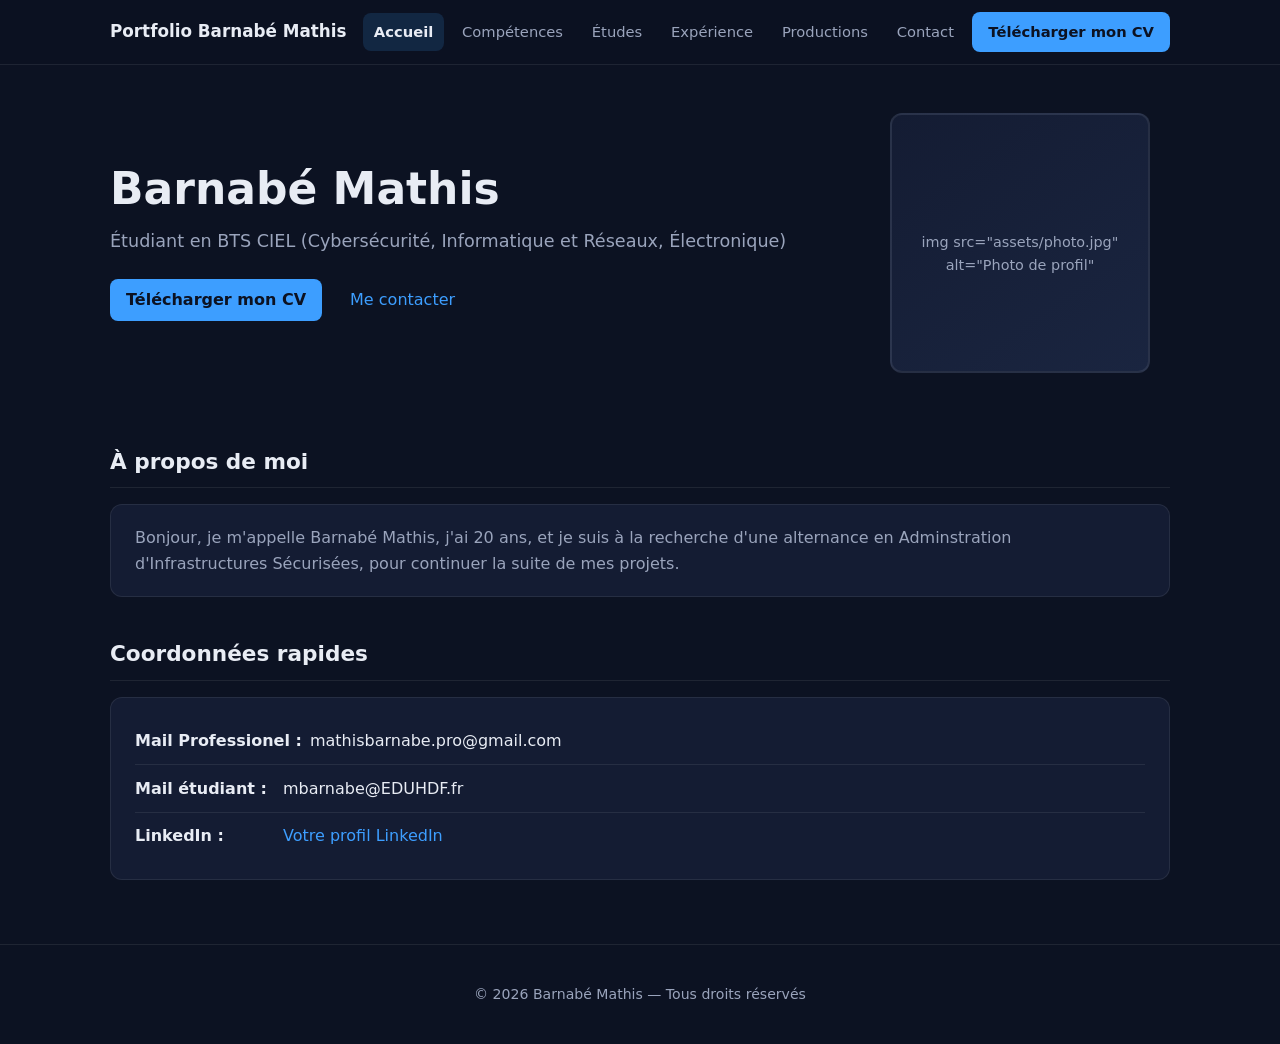
==== index.html @ b762505a "Refactor index.html and add profile image placeholder Updated the HTML structure and added a placeho" ====
<!DOCTYPE html>
<html lang="fr">
  <head>
    <meta charset="utf-8" />
    <meta name="viewport" content="width=device-width, initial-scale=1" />
    <title>Portfolio — Accueil</title>
    <link rel="stylesheet" href="css/styles.css" />
  </head>
  <body>
    <header class="site-header">
      <div class="header-inner">
        <a class="logo" href="index.html">Portfolio Barnabé Mathis</a>
        <button
          type="button"
          class="nav-toggle"
          aria-label="Ouvrir le menu"
          aria-expanded="false"
        >
          ☰
        </button>
        <nav class="main-nav" aria-label="Navigation principale">
          <ul>
            <li><a href="index.html" class="active">Accueil</a></li>
            <li><a href="competences.html">Compétences</a></li>
            <li><a href="etudes.html">Études</a></li>
            <li><a href="experience.html">Expérience</a></li>
            <li><a href="productions.html">Productions</a></li>
            <li><a href="contact.html">Contact</a></li>
            <li>
              <a class="btn-cv" href="assets/mon-cv.pdf" download>Télécharger mon CV</a>
            </li>
          </ul>
        </nav>
      </div>
    </header>

    <main>
      <section class="hero">
        <div class="hero-text">
          <h1>Barnabé Mathis</h1>
          <p class="lead">
            Étudiant en BTS CIEL (Cybersécurité, Informatique et Réseaux, Électronique)
          </p>
          <div class="hero-cta">
            <a class="btn-cv" href="assets/mon-cv.pdf" download>Télécharger mon CV</a>
            <a href="contact.html" style="padding: 0.5rem 1rem; align-self: center"
              >Me contacter</a
            >
          </div>
        </div>
        <div class="hero-photo">
          <div class="photo-frame">
            <!-- Remplacez ce bloc par une image : img src="assets/photo.jpg" alt="Photo de profil" -->
            <br />img src="assets/photo.jpg" alt="Photo de profil"
          </div>
        </div>
      </section>

      <section class="section-block">
        <h2>À propos de moi</h2>
        <div class="card">
          <p>
            Bonjour, je m'appelle Barnabé Mathis, j'ai 20 ans, et je suis à la recherche d'une alternance en Adminstration d'Infrastructures Sécurisées, pour continuer la suite de mes projets.
          </p>
        </div>
      </section>

      <section class="section-block">
        <h2>Coordonnées rapides</h2>
        <div class="card">
          <ul class="contact-list" style="margin: 0">
            <li>
              <strong>Mail Professionel :</strong>
              <span>mathisbarnabe.pro@gmail.com</span>
            </li>
            <li>
              <strong>Mail étudiant :</strong>
              <span>mbarnabe@EDUHDF.fr</span>
            </li>
            <li>
              <strong>LinkedIn :</strong>
              <a href="https://www.linkedin.com/in/mathis-barnab%C3%A9-991b58329/" target="_blank" rel="noopener"
                >Votre profil LinkedIn</a
              >
            </li>
          </ul>
        </div>
      </section>
    </main>

    <footer class="site-footer">
      <p>© 2026 Barnabé Mathis — Tous droits réservés</p>
    </footer>
    <script src="js/main.js"></script>
  </body>
</html>
---- css/styles.css ----
/* Portfolio BTS — styles globaux */
:root {
  --bg: #0c1222;
  --bg-card: #141c33;
  --text: #e8ecf4;
  --muted: #9aa4bc;
  --accent: #3d9eff;
  --accent-soft: rgba(61, 158, 255, 0.15);
  --border: rgba(255, 255, 255, 0.08);
  --radius: 12px;
  --font: "Segoe UI", system-ui, -apple-system, sans-serif;
}

*,
*::before,
*::after {
  box-sizing: border-box;
}

html {
  scroll-behavior: smooth;
}

body {
  margin: 0;
  min-height: 100vh;
  font-family: var(--font);
  background: var(--bg);
  color: var(--text);
  line-height: 1.6;
}

a {
  color: var(--accent);
  text-decoration: none;
}

a:hover {
  text-decoration: underline;
}

img {
  max-width: 100%;
  height: auto;
  display: block;
}

/* Header */
.site-header {
  position: sticky;
  top: 0;
  z-index: 100;
  background: rgba(12, 18, 34, 0.92);
  backdrop-filter: blur(10px);
  border-bottom: 1px solid var(--border);
}

.header-inner {
  position: relative;
  max-width: 1100px;
  margin: 0 auto;
  padding: 0.75rem 1.25rem;
  display: flex;
  flex-wrap: wrap;
  align-items: center;
  justify-content: space-between;
  gap: 1rem;
}

.logo {
  font-weight: 700;
  font-size: 1.05rem;
  color: var(--text);
  white-space: nowrap;
}

.logo:hover {
  color: var(--accent);
  text-decoration: none;
}

.nav-toggle {
  display: none;
  background: transparent;
  border: 1px solid var(--border);
  color: var(--text);
  padding: 0.5rem 0.75rem;
  border-radius: 8px;
  cursor: pointer;
  font-size: 1rem;
}

.nav-toggle:focus-visible {
  outline: 2px solid var(--accent);
  outline-offset: 2px;
}

.main-nav ul {
  list-style: none;
  margin: 0;
  padding: 0;
  display: flex;
  flex-wrap: wrap;
  align-items: center;
  gap: 0.35rem 0.5rem;
}

.main-nav a {
  display: inline-block;
  padding: 0.45rem 0.65rem;
  border-radius: 8px;
  color: var(--muted);
  font-size: 0.92rem;
  text-decoration: none;
  transition: color 0.15s, background 0.15s;
}

.main-nav a:hover {
  color: var(--text);
  background: var(--accent-soft);
  text-decoration: none;
}

.main-nav a.active {
  color: var(--text);
  background: var(--accent-soft);
  font-weight: 600;
}

.btn-cv {
  display: inline-flex;
  align-items: center;
  gap: 0.35rem;
  padding: 0.5rem 1rem !important;
  background: var(--accent) !important;
  color: #0c1222 !important;
  font-weight: 600;
  border-radius: 8px !important;
}

.btn-cv:hover {
  filter: brightness(1.08);
  color: #0c1222 !important;
}

/* Main */
main {
  max-width: 1100px;
  margin: 0 auto;
  padding: 2rem 1.25rem 4rem;
}

.page-title {
  font-size: clamp(1.75rem, 4vw, 2.25rem);
  margin: 0 0 0.5rem;
  font-weight: 700;
}

.page-subtitle {
  color: var(--muted);
  margin: 0 0 2rem;
  font-size: 1.05rem;
}

/* Hero accueil */
.hero {
  display: grid;
  gap: 2rem;
  align-items: center;
  padding: 1rem 0 2rem;
}

@media (min-width: 768px) {
  .hero {
    grid-template-columns: 1fr 280px;
  }
}

.hero-text h1 {
  font-size: clamp(2rem, 5vw, 2.75rem);
  margin: 0 0 0.75rem;
  line-height: 1.15;
}

.hero-text .lead {
  color: var(--muted);
  font-size: 1.1rem;
  margin: 0 0 1.5rem;
}

.hero-cta {
  display: flex;
  flex-wrap: wrap;
  gap: 0.75rem;
}

.hero-photo {
  justify-self: center;
}

.photo-frame {
  width: min(100%, 260px);
  aspect-ratio: 1;
  border-radius: var(--radius);
  border: 2px solid var(--border);
  background: linear-gradient(145deg, var(--bg-card), #1a2540);
  overflow: hidden;
  display: flex;
  align-items: center;
  justify-content: center;
  color: var(--muted);
  font-size: 0.9rem;
  text-align: center;
  padding: 1rem;
}

.photo-frame img {
  width: 100%;
  height: 100%;
  object-fit: cover;
}

/* Sections / cards */
.section-block {
  margin-top: 2.5rem;
}

.section-block h2 {
  font-size: 1.35rem;
  margin: 0 0 1rem;
  padding-bottom: 0.5rem;
  border-bottom: 1px solid var(--border);
}

.card {
  background: var(--bg-card);
  border: 1px solid var(--border);
  border-radius: var(--radius);
  padding: 1.25rem 1.5rem;
}

.card + .card {
  margin-top: 1rem;
}

.card h3 {
  margin: 0 0 0.5rem;
  font-size: 1.1rem;
}

.card p {
  margin: 0;
  color: var(--muted);
}

.meta {
  font-size: 0.85rem;
  color: var(--accent);
  margin-bottom: 0.35rem;
}

/* Expérience — logo entreprise */
.experience-header {
  display: flex;
  align-items: center;
  gap: 0.75rem;
  margin-bottom: 0.5rem;
}

.experience-header h3 {
  margin: 0;
}

.experience-logo {
  width: 72px;
  height: 72px;
  border-radius: 14px;
  background: rgba(255, 255, 255, 0.04);
  border: 1px solid var(--border);
  display: grid;
  place-items: center;
  overflow: hidden;
  flex: 0 0 auto;
}

.experience-logo img {
  width: 100%;
  height: 100%;
  object-fit: contain;
  padding: 8px;
}

/* Grille compétences */
.skills-grid {
  display: grid;
  grid-template-columns: repeat(auto-fill, minmax(240px, 1fr));
  gap: 1rem;
  align-items: start;
}

.skills-hint {
  margin: -0.75rem 0 1.25rem;
  font-size: 0.92rem;
  color: var(--muted);
}

.skill-item {
  background: var(--bg-card);
  border: 1px solid var(--border);
  border-radius: var(--radius);
  padding: 1rem 1.15rem;
  position: relative;
  z-index: 1;
  outline: none;
  cursor: pointer;
  transition:
    transform 0.35s cubic-bezier(0.22, 1, 0.36, 1),
    box-shadow 0.35s ease,
    border-color 0.25s ease;
}

.skill-item.is-expanded {
  transform: scale(1.045);
  z-index: 5;
  box-shadow: 0 18px 48px rgba(0, 0, 0, 0.42);
  border-color: rgba(61, 158, 255, 0.35);
}

.skill-item.is-expanded .skill-more {
  grid-template-rows: 1fr;
}

.skill-item h3 {
  margin: 0 0 0.5rem;
  font-size: 1rem;
}

.skill-icons {
  display: flex;
  flex-wrap: wrap;
  gap: 0.65rem;
  margin: 0.25rem 0 0.75rem;
}

.skill-icon {
  width: 60px;
  height: 60px;
  border-radius: 20px;
  background: rgba(255, 255, 255, 0.04);
  border: 1px solid var(--border);
  padding: 6px;
  object-fit: contain;
}

.skill-item > p {
  margin: 0;
  font-size: 0.92rem;
  color: var(--muted);
}

.skill-more {
  display: grid;
  grid-template-rows: 0fr;
  transition: grid-template-rows 0.4s cubic-bezier(0.22, 1, 0.36, 1);
}

.skill-more-inner {
  min-height: 0;
  overflow: hidden;
}

.skill-more-inner p {
  margin: 0;
  padding-top: 0.85rem;
  margin-top: 0.85rem;
  border-top: 1px solid var(--border);
  font-size: 0.88rem;
  color: var(--muted);
  line-height: 1.55;
}

.skill-item:focus-visible {
  border-color: rgba(61, 158, 255, 0.55);
  box-shadow: 0 0 0 3px var(--accent-soft);
}

.skill-item.is-expanded:focus-visible {
  box-shadow:
    0 0 0 3px var(--accent-soft),
    0 18px 48px rgba(0, 0, 0, 0.42);
}

@media (prefers-reduced-motion: reduce) {
  .skill-item {
    transition: none;
  }

  .skill-more {
    transition: none;
  }

  .skill-item.is-expanded {
    transform: none;
  }
}

/* Productions */
.prod-grid {
  display: grid;
  grid-template-columns: repeat(auto-fill, minmax(260px, 1fr));
  gap: 1.25rem;
}

.prod-card {
  background: var(--bg-card);
  border: 1px solid var(--border);
  border-radius: var(--radius);
  overflow: hidden;
}

.prod-thumb {
  height: 140px;
  background: linear-gradient(135deg, #1e3a5f, var(--bg));
  display: flex;
  align-items: center;
  justify-content: center;
  color: var(--muted);
  font-size: 0.85rem;
}

.prod-body {
  padding: 1rem 1.15rem 1.25rem;
}

.prod-body h3 {
  margin: 0 0 0.5rem;
  font-size: 1.05rem;
}

.prod-body p {
  margin: 0;
  font-size: 0.92rem;
  color: var(--muted);
}

/* Contact */
.contact-list {
  list-style: none;
  margin: 0;
  padding: 0;
}

.contact-list li {
  padding: 0.65rem 0;
  border-bottom: 1px solid var(--border);
  display: flex;
  flex-wrap: wrap;
  gap: 0.5rem;
}

.contact-list li:last-child {
  border-bottom: none;
}

.contact-list strong {
  min-width: 140px;
  color: var(--text);
}

/* Page Études — Prochainement & photos d’établissements */
.prochainement-intro p:last-child {
  margin-bottom: 0;
}

.gallery-lead {
  margin: 1.5rem 0 0.35rem;
  font-size: 1rem;
  font-weight: 600;
  color: var(--text);
}

.gallery-hint {
  margin: 0 0 1.25rem;
  font-size: 0.88rem;
  color: var(--muted);
}

.gallery-hint code {
  font-size: 0.85em;
  padding: 0.15rem 0.4rem;
  border-radius: 6px;
  background: var(--bg-card);
  border: 1px solid var(--border);
  color: var(--accent);
}

.etablissements-grid {
  display: grid;
  grid-template-columns: 1fr 1fr;
  grid-template-rows: auto auto;
  gap: 1.25rem;
}

/* Les 2 premières cartes (Condorcet) : colonne 1 et 2, ligne 1 */
.etablissement-card:nth-child(1) {
  grid-column: 1;
  grid-row: 1;
}

.etablissement-card:nth-child(2) {
  grid-column: 2;
  grid-row: 1;
}

/* Saint-Luc : pleine largeur sur la ligne 2 */
.etablissement-card:nth-child(3) {
  grid-column: 1 / -1;
  grid-row: 2;
}

.etablissement-card {
  margin: 0;
  background: var(--bg-card);
  border: 1px solid var(--border);
  border-radius: var(--radius);
  overflow: hidden;
  display: flex;
  flex-direction: column;
}

/* Les 2 cartes Condorcet */
.etablissement-card:nth-child(1) .etablissement-photo,
.etablissement-card:nth-child(2) .etablissement-photo {
  aspect-ratio: 4 / 3;
  background: #1a2540;
  overflow: hidden;
  display: flex;
  align-items: center;
  justify-content: center;
}

/* Saint-Luc : plus haute pour que le logo soit lisible */
.etablissement-card:nth-child(3) .etablissement-photo {
  aspect-ratio: 16 / 6;
  background: #ffffff10;
  overflow: hidden;
  display: flex;
  align-items: center;
  justify-content: center;
}

/* TOUTES les images : contain pour ne pas rogner */
.etablissement-photo img {
  width: 100%;
  height: 100%;
  object-fit: contain;   /* ← clé du fix */
  padding: 0.75rem;      /* légère marge pour ne pas coller aux bords */
}

.etablissement-photo {
  aspect-ratio: 4 / 3;
  background: linear-gradient(145deg, #1a2540, var(--bg));
  overflow: hidden;
}

.etablissement-photo img {
  width: 100%;
  height: 100%;
  object-fit: cover;
}

.etablissement-card figcaption {
  padding: 0.75rem 1rem 1rem;
  font-size: 0.9rem;
  color: var(--muted);
  text-align: center;
  line-height: 1.4;
}

/* Footer */
.site-footer {
  margin-top: auto;
  padding: 1.5rem 1.25rem;
  text-align: center;
  color: var(--muted);
  font-size: 0.88rem;
  border-top: 1px solid var(--border);
}

body {
  display: flex;
  flex-direction: column;
}

/* Nav mobile */
@media (max-width: 900px) {
   .etablissements-grid {
    grid-template-columns: 1fr;
  }

  .etablissement-card:nth-child(1),
  .etablissement-card:nth-child(2),
  .etablissement-card:nth-child(3) {
    grid-column: 1;
    grid-row: auto;
  }
  .nav-toggle {
    display: block;
  }

  .main-nav {
    display: none;
    position: absolute;
    left: 0;
    right: 0;
    top: 100%;
    background: rgba(12, 18, 34, 0.98);
    border-bottom: 1px solid var(--border);
    padding: 1rem 1.25rem 1.25rem;
  }

  .main-nav.is-open {
    display: block;
  }

  .main-nav ul {
    flex-direction: column;
    align-items: stretch;
  }

  .main-nav a {
    width: 100%;
  }

  .header-inner {
    flex-wrap: wrap;
  }

  .main-nav {
    order: 3;
    width: 100%;
  }
}

.skill-item .prod-thumb {
  margin: -1rem -1.15rem 1rem -1.15rem;
  border-radius: var(--radius) var(--radius) 0 0;
  height: 160px;
  overflow: hidden;
  background: linear-gradient(135deg, #1e3a5f, var(--bg));
}

.skill-item .prod-thumb img {
  width: 100% !important;
  height: 160px !important;
  object-fit: cover !important;
  display: block !important;
}
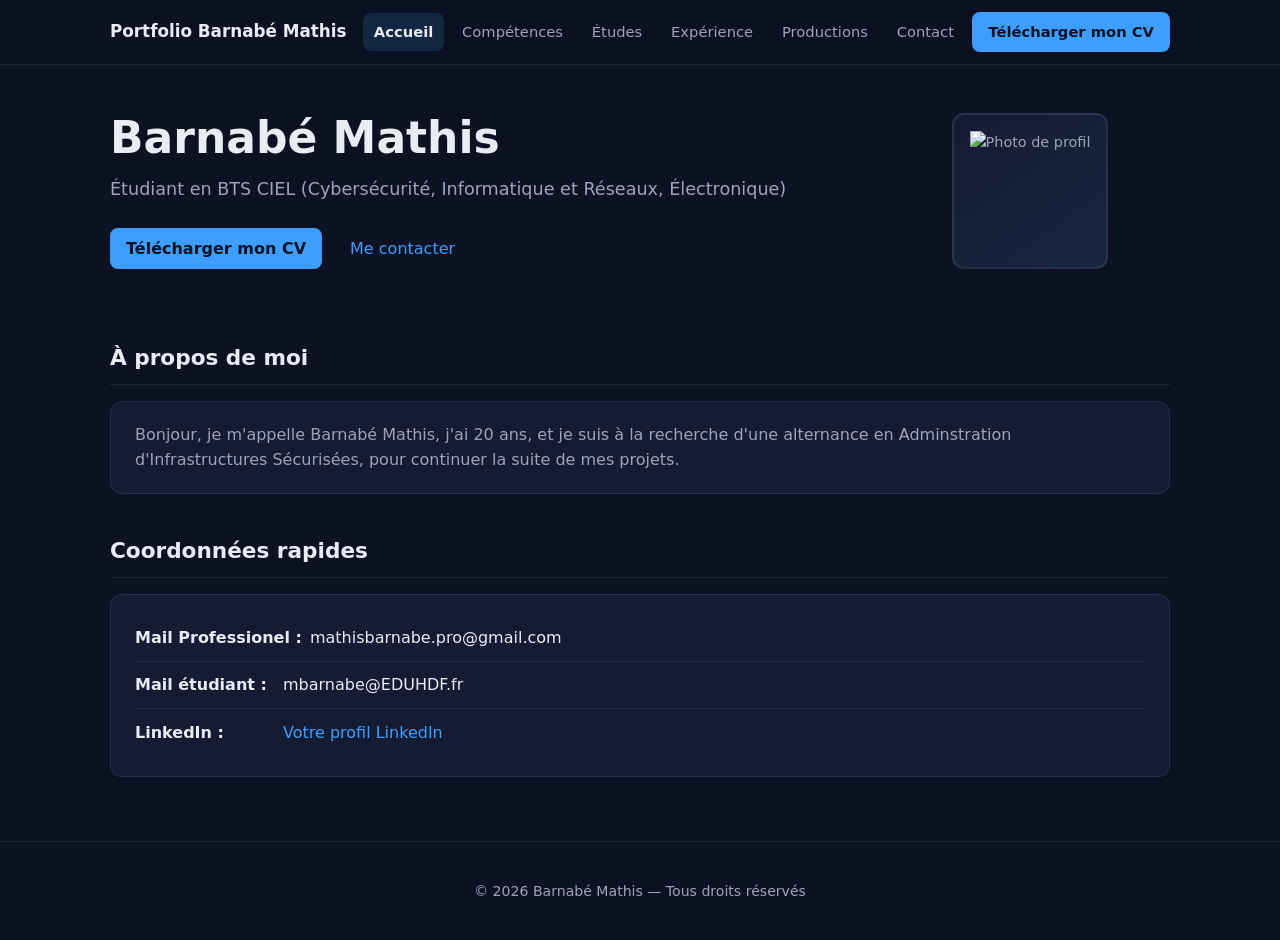
==== commit 31066aac: "Update index.html" ====
--- a/index.html
+++ b/index.html
@@ -51,7 +51,7 @@
         <div class="hero-photo">
           <div class="photo-frame">
             <!-- Remplacez ce bloc par une image : img src="assets/photo.jpg" alt="Photo de profil" -->
-            <br />img src="assets/photo.jpg" alt="Photo de profil"
+            <img src="assets/photo.jpg" alt="Photo de profil"/>
           </div>
         </div>
       </section>
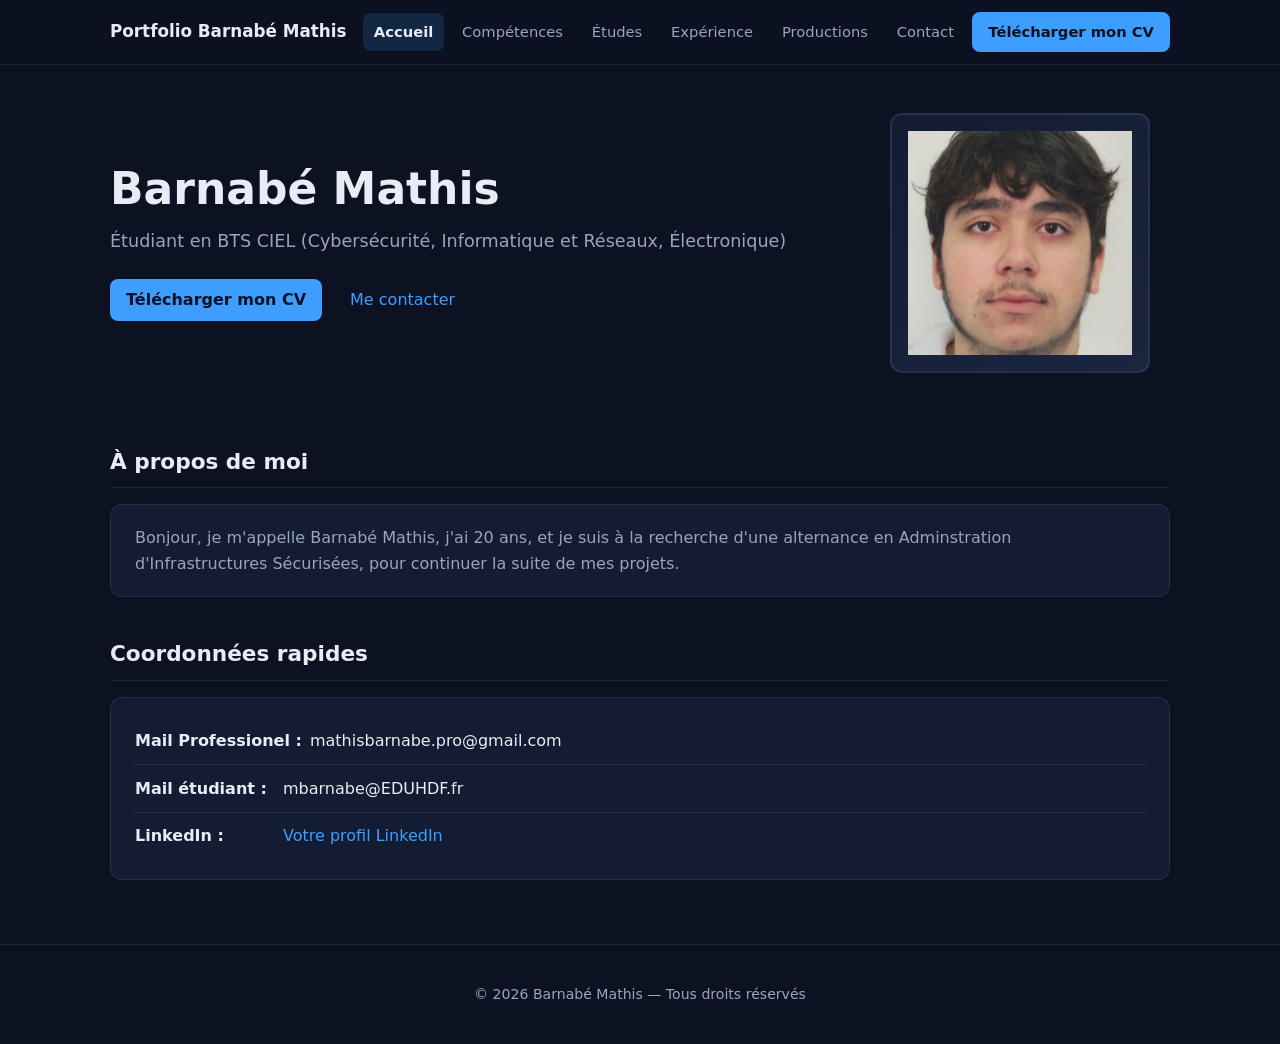
==== commit 71380fd4: "Fix HTML formatting and structure" ====
--- a/index.html
+++ b/index.html
@@ -51,7 +51,7 @@
         <div class="hero-photo">
           <div class="photo-frame">
             <!-- Remplacez ce bloc par une image : img src="assets/photo.jpg" alt="Photo de profil" -->
-            <img src="assets/photo.jpg" alt="Photo de profil"/>
+            <img src="assets/moi.png" alt="Photo de profil"/>
           </div>
         </div>
       </section>
@@ -79,7 +79,7 @@
             </li>
             <li>
               <strong>LinkedIn :</strong>
-              <a href="https://www.linkedin.com/in/mathis-barnab%C3%A9-991b58329/" target="_blank" rel="noopener"
+              <a href="https://www.linkedin.com/public-profile/settings/?trk=d_flagship3_profile_self_view_public_profile&lipi=urn%3Ali%3Apage%3Ad_flagship3_profile_view_base%3BXgHfY289TxCffsd84F4pGQ%3D%3D" target="_blank" rel="noopener"
                 >Votre profil LinkedIn</a
               >
             </li>
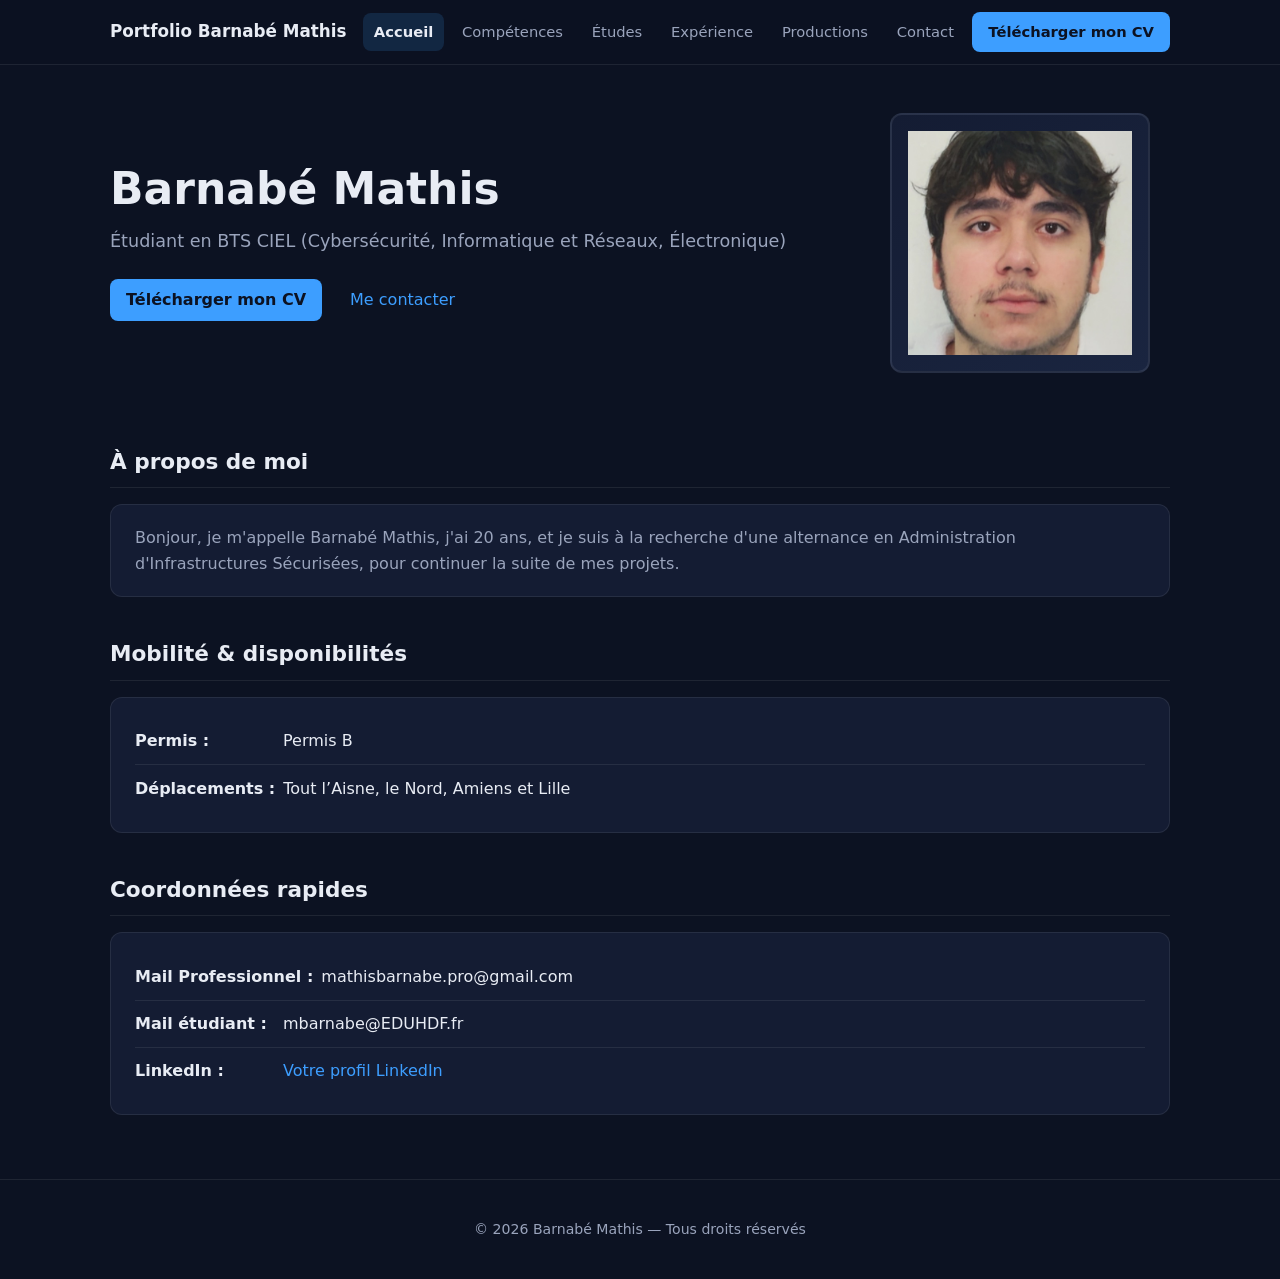
==== commit 9df942c6: "Add mobility and availability details to index.html Updated the 'Coordonnées rapides' section to inc" ====
--- a/index.html
+++ b/index.html
@@ -43,15 +43,14 @@
           </p>
           <div class="hero-cta">
             <a class="btn-cv" href="assets/mon-cv.pdf" download>Télécharger mon CV</a>
-            <a href="contact.html" style="padding: 0.5rem 1rem; align-self: center"
-              >Me contacter</a
-            >
+            <a href="contact.html" style="padding: 0.5rem 1rem; align-self: center">
+              Me contacter
+            </a>
           </div>
         </div>
         <div class="hero-photo">
           <div class="photo-frame">
-            <!-- Remplacez ce bloc par une image : img src="assets/photo.jpg" alt="Photo de profil" -->
-            <img src="assets/moi.png" alt="Photo de profil"/>
+            <img src="assets/moi.png" alt="Photo de profil" />
           </div>
         </div>
       </section>
@@ -60,8 +59,24 @@
         <h2>À propos de moi</h2>
         <div class="card">
           <p>
-            Bonjour, je m'appelle Barnabé Mathis, j'ai 20 ans, et je suis à la recherche d'une alternance en Adminstration d'Infrastructures Sécurisées, pour continuer la suite de mes projets.
+            Bonjour, je m'appelle Barnabé Mathis, j'ai 20 ans, et je suis à la recherche d'une alternance en Administration d'Infrastructures Sécurisées, pour continuer la suite de mes projets.
           </p>
+        </div>
+      </section>
+
+      <section class="section-block">
+        <h2>Mobilité & disponibilités</h2>
+        <div class="card">
+          <ul class="contact-list" style="margin: 0">
+            <li>
+              <strong>Permis :</strong>
+              <span>Permis B</span>
+            </li>
+            <li>
+              <strong>Déplacements :</strong>
+              <span>Tout l’Aisne, le Nord, Amiens et Lille</span>
+            </li>
+          </ul>
         </div>
       </section>
 
@@ -70,7 +85,7 @@
         <div class="card">
           <ul class="contact-list" style="margin: 0">
             <li>
-              <strong>Mail Professionel :</strong>
+              <strong>Mail Professionnel :</strong>
               <span>mathisbarnabe.pro@gmail.com</span>
             </li>
             <li>
@@ -79,9 +94,13 @@
             </li>
             <li>
               <strong>LinkedIn :</strong>
-              <a href="https://www.linkedin.com/public-profile/settings/?trk=d_flagship3_profile_self_view_public_profile&lipi=urn%3Ali%3Apage%3Ad_flagship3_profile_view_base%3BXgHfY289TxCffsd84F4pGQ%3D%3D" target="_blank" rel="noopener"
-                >Votre profil LinkedIn</a
+              <a
+                href="https://www.linkedin.com/public-profile/settings/?trk=d_flagship3_profile_self_view_public_profile&lipi=urn%3Ali%3Apage%3Ad_flagship3_profile_view_base%3BXgHfY289TxCffsd84F4pGQ%3D%3D"
+                target="_blank"
+                rel="noopener"
               >
+                Votre profil LinkedIn
+              </a>
             </li>
           </ul>
         </div>
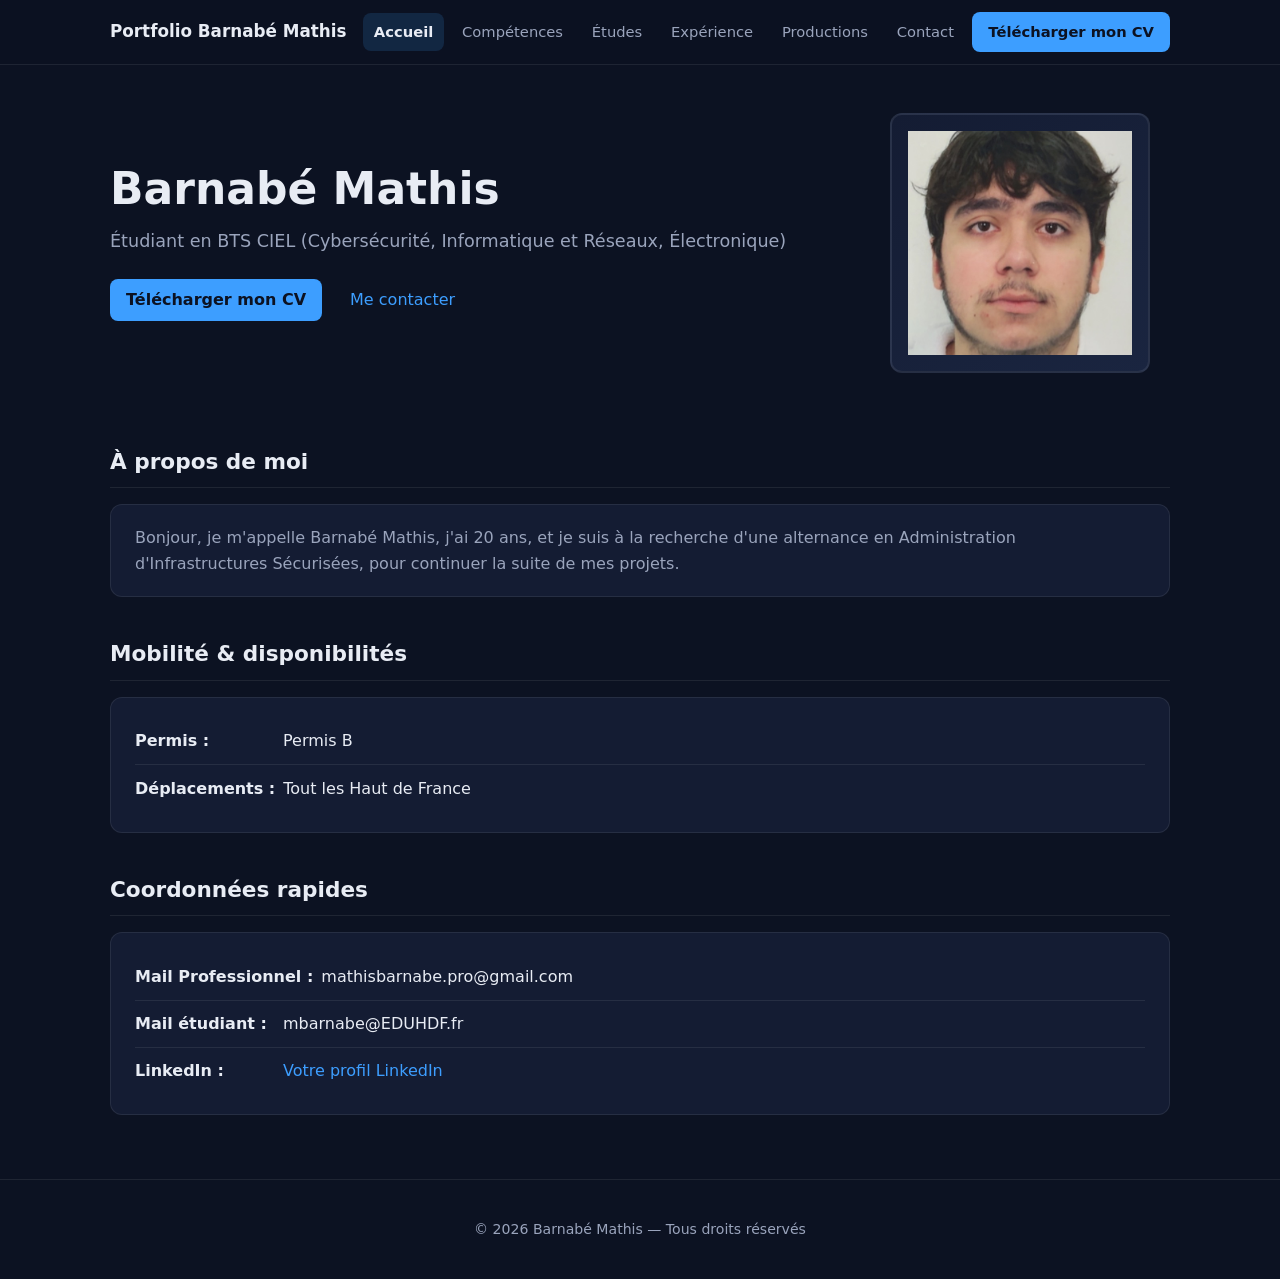
==== commit 68d516da: "Update index.html" ====
--- a/index.html
+++ b/index.html
@@ -74,7 +74,7 @@
             </li>
             <li>
               <strong>Déplacements :</strong>
-              <span>Tout l’Aisne, le Nord, Amiens et Lille</span>
+              <span>Tout les Haut de France</span>
             </li>
           </ul>
         </div>
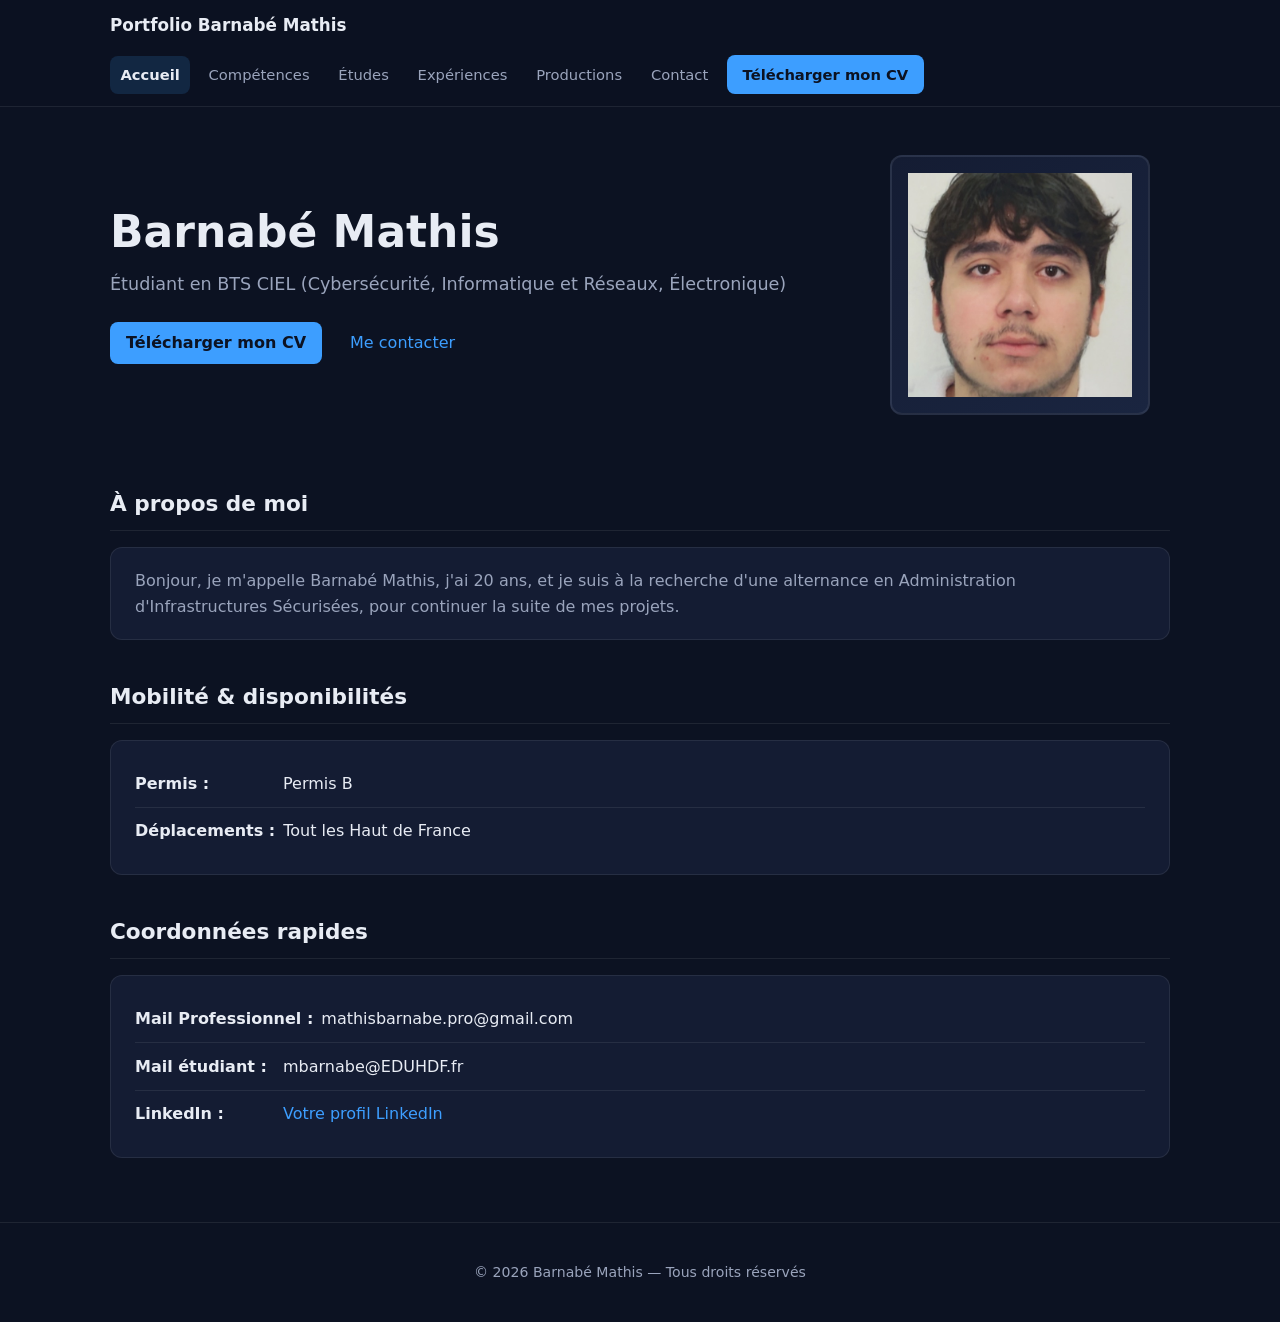
==== commit a563ed57: "Fix HTML formatting and update navigation links" ====
--- a/index.html
+++ b/index.html
@@ -23,7 +23,7 @@
             <li><a href="index.html" class="active">Accueil</a></li>
             <li><a href="competences.html">Compétences</a></li>
             <li><a href="etudes.html">Études</a></li>
-            <li><a href="experience.html">Expérience</a></li>
+            <li><a href="experiences.html">Expériences</a></li>
             <li><a href="productions.html">Productions</a></li>
             <li><a href="contact.html">Contact</a></li>
             <li>
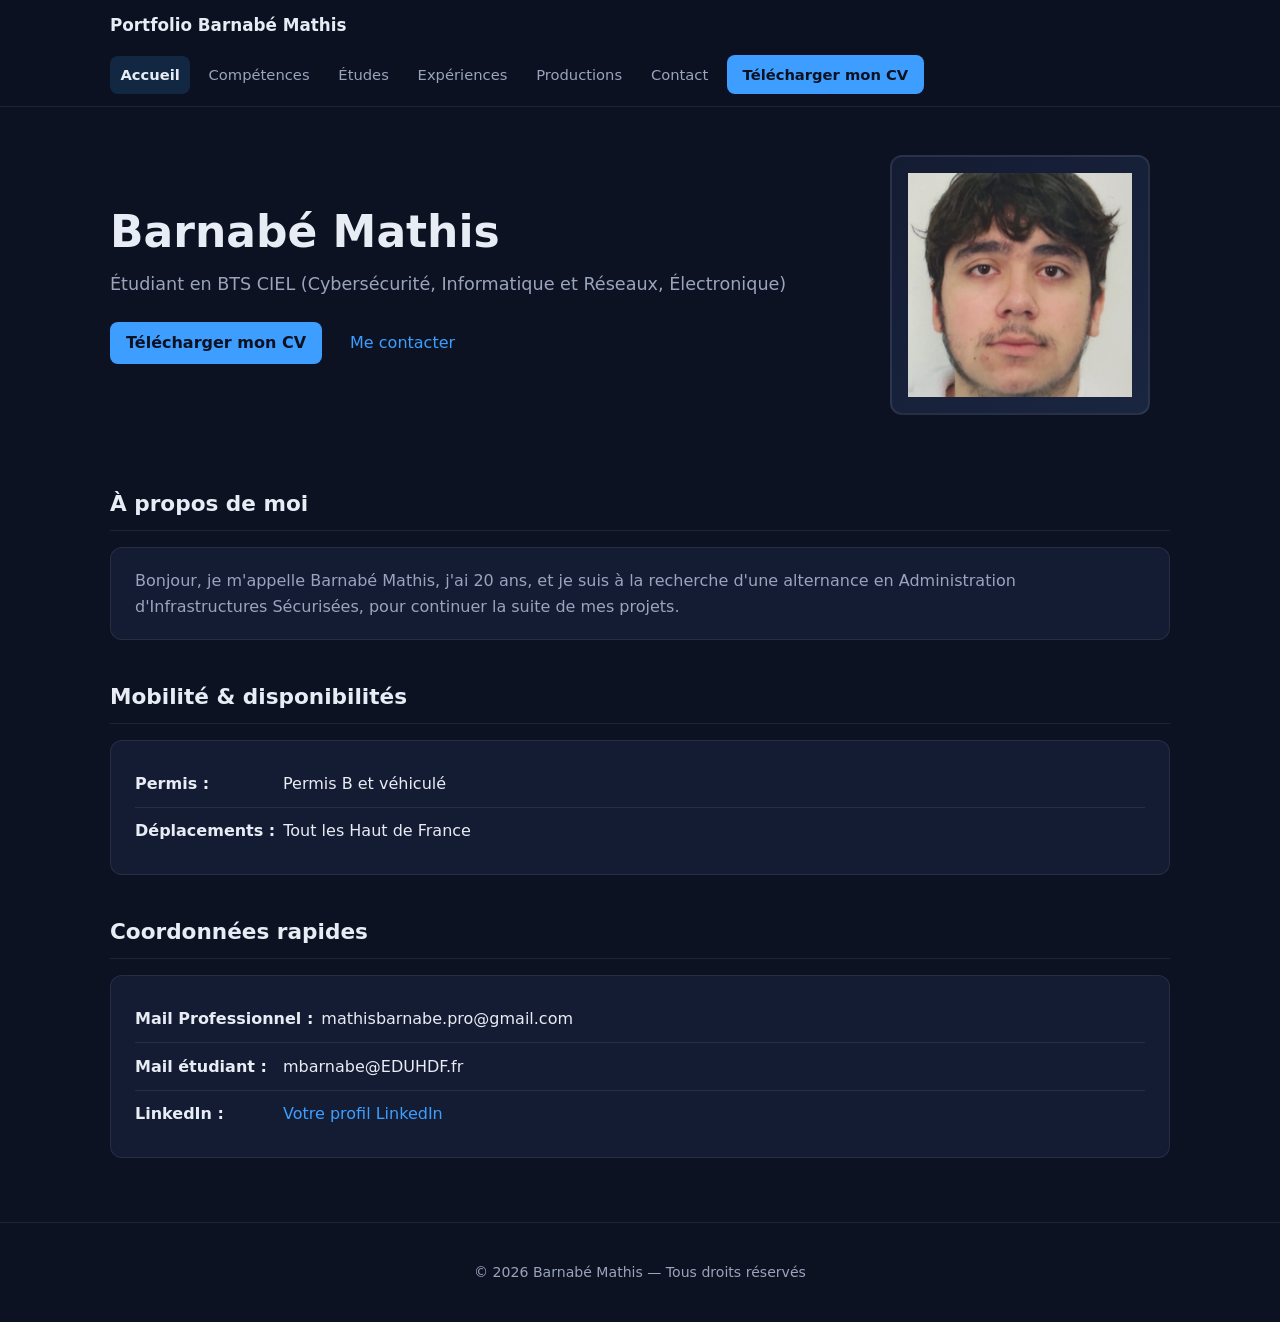
==== commit 748c2908: "Update index.html" ====
--- a/index.html
+++ b/index.html
@@ -70,7 +70,7 @@
           <ul class="contact-list" style="margin: 0">
             <li>
               <strong>Permis :</strong>
-              <span>Permis B</span>
+              <span>Permis B et véhiculé</span>
             </li>
             <li>
               <strong>Déplacements :</strong>
